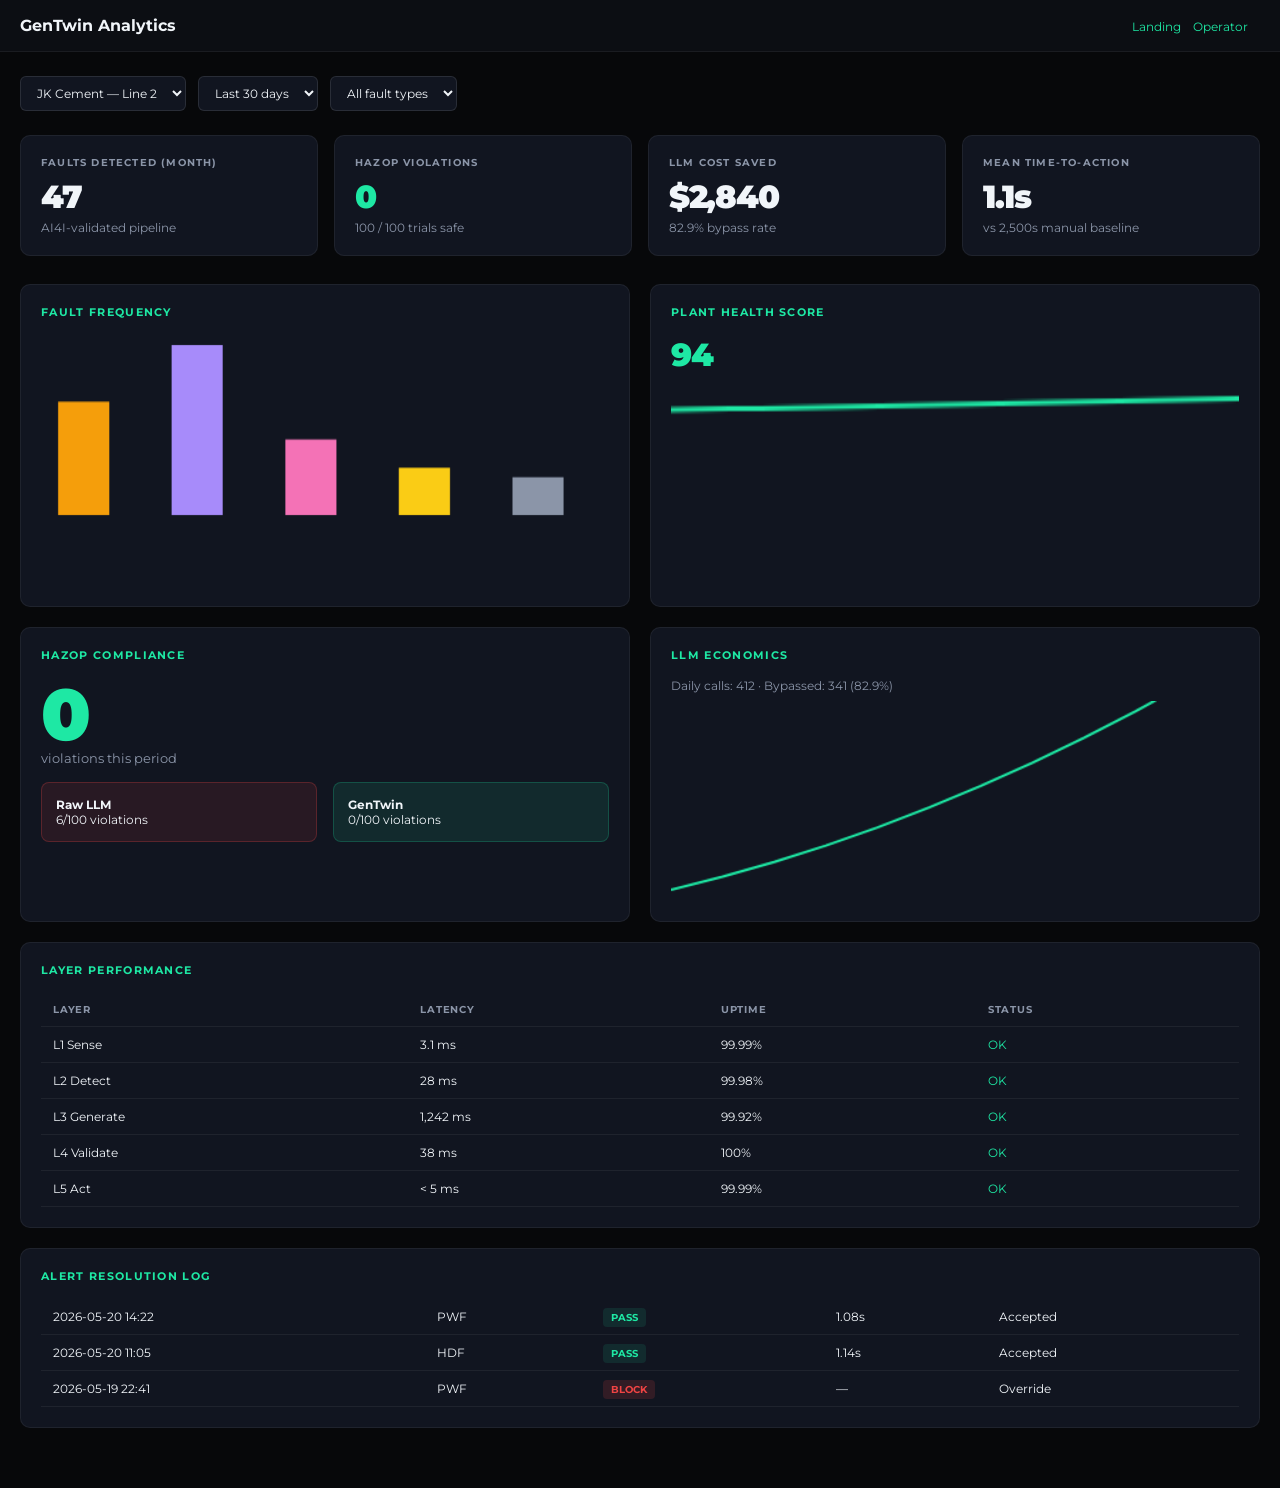
==== analytics.html @ a6434796 "Add GenTwin product suite and Telegram alert backend. Landing, operator, demo, analytics, docs, simu" ====
<!DOCTYPE html>
<html lang="en">
<head>
<meta charset="UTF-8">
<meta name="viewport" content="width=device-width, initial-scale=1.0">
<title>GenTwin Analytics — Admin Dashboard</title>
<link href="https://fonts.googleapis.com/css2?family=Montserrat:wght@400;600;700&display=swap" rel="stylesheet">
<style>
*,*::before,*::after{box-sizing:border-box;margin:0;padding:0}
:root{--bg0:#07080A;--bg1:#0C0E13;--bg2:#111520;--border:rgba(255,255,255,0.06);--border2:rgba(255,255,255,0.10);--accent:#1EE8A4;--adim:rgba(30,232,164,0.10);--warn:#F59E0B;--danger:#EF4444;--t1:#F1F5F9;--t2:#8B95A8;--ta:#1EE8A4;--f:'Montserrat',system-ui,sans-serif}
body{font-family:var(--f);background:var(--bg0);color:var(--t1);min-height:100vh}
a{color:var(--ta);text-decoration:none;font-size:12px;margin-right:12px}
.nav{height:52px;display:flex;align-items:center;justify-content:space-between;padding:0 20px;border-bottom:1px solid var(--border);background:var(--bg1)}
.wrap{max-width:1280px;margin:0 auto;padding:24px 20px 60px}
.filters{display:flex;gap:12px;flex-wrap:wrap;margin-bottom:24px}
.filters select{font-family:var(--f);font-size:12px;padding:8px 12px;background:var(--bg2);border:1px solid var(--border2);border-radius:6px;color:var(--t1)}
.kpi-row{display:grid;grid-template-columns:repeat(auto-fit,minmax(200px,1fr));gap:16px;margin-bottom:28px}
.kpi{background:var(--bg2);border:1px solid var(--border);border-radius:10px;padding:20px}
.kpi-lbl{font-size:10px;font-weight:700;letter-spacing:0.12em;text-transform:uppercase;color:var(--t2)}
.kpi-val{font-size:32px;font-weight:900;letter-spacing:-0.04em;margin:8px 0 4px}
.kpi-sub{font-size:12px;color:var(--t2)}
.kpi.accent .kpi-val{color:var(--ta)}
.grid2{display:grid;grid-template-columns:1fr 1fr;gap:20px;margin-bottom:20px}
@media(max-width:900px){.grid2{grid-template-columns:1fr}}
.card{background:var(--bg2);border:1px solid var(--border);border-radius:10px;padding:20px}
.card-h{font-size:11px;font-weight:700;letter-spacing:0.12em;text-transform:uppercase;color:var(--ta);margin-bottom:16px}
canvas.chart{width:100%;height:200px;display:block}
.hazop-big{font-size:72px;font-weight:900;color:var(--accent);line-height:1}
.compare{display:flex;gap:16px;margin-top:16px}
.compare-box{flex:1;padding:14px;border-radius:8px;font-size:12px}
.compare-box.bad{background:rgba(239,68,68,0.1);border:1px solid rgba(239,68,68,0.25)}
.compare-box.good{background:var(--adim);border:1px solid rgba(30,232,164,0.2)}
table{width:100%;border-collapse:collapse;font-size:12px}
th,td{padding:10px 12px;text-align:left;border-bottom:1px solid var(--border)}
th{font-size:10px;font-weight:700;text-transform:uppercase;color:var(--t2);letter-spacing:0.08em}
.badge{font-size:10px;font-weight:700;padding:3px 8px;border-radius:4px}
.badge.pass{background:var(--adim);color:var(--accent)}
.badge.block{background:rgba(239,68,68,0.15);color:var(--danger)}
</style>
</head>
<body>
<header class="nav"><strong>GenTwin Analytics</strong><div><a href="index.html">Landing</a><a href="operator.html">Operator</a></div></header>
<div class="wrap">
  <div class="filters">
    <select><option>JK Cement — Line 2</option></select>
    <select><option>Last 30 days</option></select>
    <select><option value="">All fault types</option></select>
  </div>
  <div class="kpi-row">
    <div class="kpi"><div class="kpi-lbl">Faults detected (month)</div><div class="kpi-val">47</div><div class="kpi-sub">AI4I-validated pipeline</div></div>
    <div class="kpi accent"><div class="kpi-lbl">HAZOP violations</div><div class="kpi-val">0</div><div class="kpi-sub">100 / 100 trials safe</div></div>
    <div class="kpi"><div class="kpi-lbl">LLM cost saved</div><div class="kpi-val">$2,840</div><div class="kpi-sub">82.9% bypass rate</div></div>
    <div class="kpi"><div class="kpi-lbl">Mean time-to-action</div><div class="kpi-val">1.1s</div><div class="kpi-sub">vs 2,500s manual baseline</div></div>
  </div>
  <div class="grid2">
    <div class="card"><div class="card-h">Fault frequency</div><canvas class="chart" id="faultChart" width="400" height="160"></canvas></div>
    <div class="card"><div class="card-h">Plant health score</div><div class="kpi-val" style="color:var(--accent)">94</div><canvas class="chart" id="healthChart" width="400" height="80" style="margin-top:12px"></canvas></div>
  </div>
  <div class="grid2">
    <div class="card"><div class="card-h">HAZOP compliance</div><div class="hazop-big">0</div><p style="font-size:13px;color:var(--t2);margin-bottom:12px">violations this period</p><div class="compare"><div class="compare-box bad"><strong>Raw LLM</strong><br>6/100 violations</div><div class="compare-box good"><strong>GenTwin</strong><br>0/100 violations</div></div></div>
    <div class="card"><div class="card-h">LLM economics</div><p style="font-size:12px;color:var(--t2);margin-bottom:8px">Daily calls: 412 · Bypassed: 341 (82.9%)</p><canvas class="chart" id="llmChart" width="400" height="160"></canvas></div>
  </div>
  <div class="card" style="margin-bottom:20px"><div class="card-h">Layer performance</div>
    <table><thead><tr><th>Layer</th><th>Latency</th><th>Uptime</th><th>Status</th></tr></thead>
    <tbody>
      <tr><td>L1 Sense</td><td>3.1 ms</td><td>99.99%</td><td style="color:var(--accent)">OK</td></tr>
      <tr><td>L2 Detect</td><td>28 ms</td><td>99.98%</td><td style="color:var(--accent)">OK</td></tr>
      <tr><td>L3 Generate</td><td>1,242 ms</td><td>99.92%</td><td style="color:var(--accent)">OK</td></tr>
      <tr><td>L4 Validate</td><td>38 ms</td><td>100%</td><td style="color:var(--accent)">OK</td></tr>
      <tr><td>L5 Act</td><td>&lt; 5 ms</td><td>99.99%</td><td style="color:var(--accent)">OK</td></tr>
    </tbody></table>
  </div>
  <div class="card"><div class="card-h">Alert resolution log</div>
    <table><tbody>
      <tr><td>2026-05-20 14:22</td><td>PWF</td><td><span class="badge pass">PASS</span></td><td>1.08s</td><td>Accepted</td></tr>
      <tr><td>2026-05-20 11:05</td><td>HDF</td><td><span class="badge pass">PASS</span></td><td>1.14s</td><td>Accepted</td></tr>
      <tr><td>2026-05-19 22:41</td><td>PWF</td><td><span class="badge block">BLOCK</span></td><td>—</td><td>Override</td></tr>
    </tbody></table>
  </div>
</div>
<script>
requestAnimationFrame(function(){
  var faults={HDF:12,PWF:18,OSF:8,TWF:5,RNF:4},colors={HDF:'#F59E0B',PWF:'#A78BFA',OSF:'#F472B6',TWF:'#FACC15',RNF:'#8B95A8'};
  var fc=document.getElementById('faultChart'),fctx=fc.getContext('2d'),keys=Object.keys(faults),max=18,w=fc.width,h=fc.height;
  fctx.fillStyle='#111520';fctx.fillRect(0,0,w,h);
  keys.forEach(function(k,i){var bh=(faults[k]/max)*(h-24),x=i*(w/keys.length)+12;fctx.fillStyle=colors[k];fctx.fillRect(x,h-bh-16,36,bh)});
  var hc=document.getElementById('healthChart'),hctx=hc.getContext('2d');
  hctx.strokeStyle='#1EE8A4';hctx.lineWidth=2;hctx.beginPath();
  for(var i=0;i<20;i++){var x=i/19*hc.width,y=hc.height-(88+i*0.3)/100*hc.height;i?hctx.lineTo(x,y):hctx.moveTo(x,y)}
  hctx.stroke();
  var lc=document.getElementById('llmChart'),lctx=lc.getContext('2d'),cum=0;
  lctx.strokeStyle='#1EE8A4';lctx.lineWidth=2;lctx.beginPath();
  for(var j=0;j<12;j++){cum+=200+j*30;var x=j/11*lc.width,y=lc.height-(cum/3000)*lc.height*0.85;j?lctx.lineTo(x,y):lctx.moveTo(x,y)}
  lctx.stroke();
});
</script>
</body>
</html>
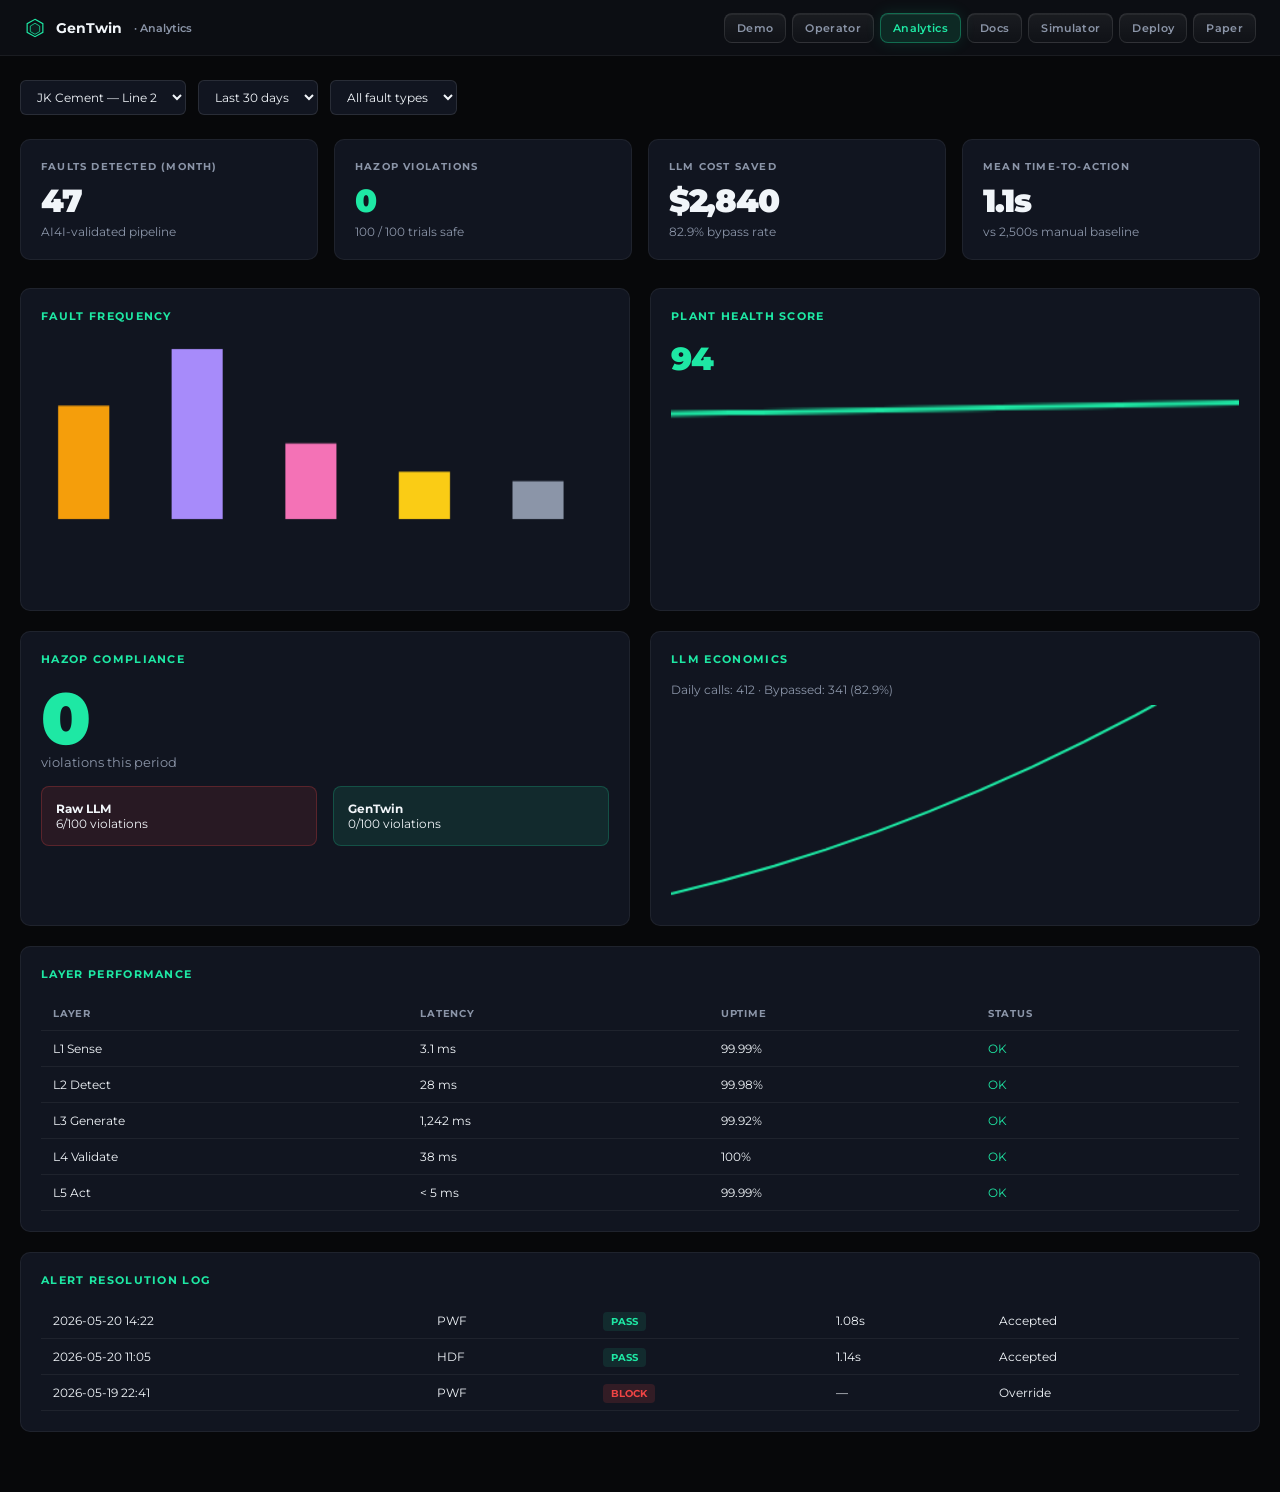
==== commit 5032782b: "Unify site navigation and restore landing-only navbar. Add shared suite nav for app pages, landing s" ====
--- a/analytics.html
+++ b/analytics.html
@@ -5,12 +5,12 @@
 <meta name="viewport" content="width=device-width, initial-scale=1.0">
 <title>GenTwin Analytics — Admin Dashboard</title>
 <link href="https://fonts.googleapis.com/css2?family=Montserrat:wght@400;600;700&display=swap" rel="stylesheet">
+<link rel="stylesheet" href="assets/suite-nav.css">
 <style>
 *,*::before,*::after{box-sizing:border-box;margin:0;padding:0}
 :root{--bg0:#07080A;--bg1:#0C0E13;--bg2:#111520;--border:rgba(255,255,255,0.06);--border2:rgba(255,255,255,0.10);--accent:#1EE8A4;--adim:rgba(30,232,164,0.10);--warn:#F59E0B;--danger:#EF4444;--t1:#F1F5F9;--t2:#8B95A8;--ta:#1EE8A4;--f:'Montserrat',system-ui,sans-serif}
 body{font-family:var(--f);background:var(--bg0);color:var(--t1);min-height:100vh}
-a{color:var(--ta);text-decoration:none;font-size:12px;margin-right:12px}
-.nav{height:52px;display:flex;align-items:center;justify-content:space-between;padding:0 20px;border-bottom:1px solid var(--border);background:var(--bg1)}
+a{color:var(--ta);text-decoration:none}
 .wrap{max-width:1280px;margin:0 auto;padding:24px 20px 60px}
 .filters{display:flex;gap:12px;flex-wrap:wrap;margin-bottom:24px}
 .filters select{font-family:var(--f);font-size:12px;padding:8px 12px;background:var(--bg2);border:1px solid var(--border2);border-radius:6px;color:var(--t1)}
@@ -38,8 +38,9 @@
 .badge.block{background:rgba(239,68,68,0.15);color:var(--danger)}
 </style>
 </head>
-<body>
-<header class="nav"><strong>GenTwin Analytics</strong><div><a href="index.html">Landing</a><a href="operator.html">Operator</a></div></header>
+<body data-suite-page="analytics" data-suite-title="Analytics">
+<div id="suite-nav-mount"></div>
+<script src="assets/suite-nav.js"></script>
 <div class="wrap">
   <div class="filters">
     <select><option>JK Cement — Line 2</option></select>
--- a/assets/suite-nav.css
+++ b/assets/suite-nav.css
@@ -0,0 +1,49 @@
+/* GenTwin product suite — shared top navigation */
+.suite-nav{
+  position:relative;z-index:900;
+  height:56px;flex-shrink:0;
+  display:flex;align-items:center;justify-content:space-between;gap:16px;
+  padding:0 clamp(12px,3vw,24px);
+  background:var(--bg1,#0C0E13);
+  border-bottom:1px solid var(--border,rgba(255,255,255,0.06));
+}
+.suite-nav-brand{
+  display:inline-flex;align-items:center;gap:10px;
+  font-size:14px;font-weight:700;color:var(--t1,#F1F5F9);
+  text-decoration:none;white-space:nowrap;flex-shrink:0;
+}
+.suite-nav-brand:hover{color:var(--t1,#F1F5F9);opacity:0.92}
+.suite-nav-brand svg{flex-shrink:0}
+.suite-nav-brand-sub{font-size:11px;font-weight:600;color:var(--t2,#8B95A8);margin-left:2px}
+.suite-nav-links{
+  display:flex;align-items:center;justify-content:flex-end;
+  gap:6px;flex-wrap:wrap;min-width:0;
+}
+.suite-nav-links a{
+  font-size:11px;font-weight:600;letter-spacing:0.03em;
+  color:var(--t2,#8B95A8);text-decoration:none;
+  padding:7px 12px;border-radius:8px;
+  border:1px solid var(--border2,rgba(255,255,255,0.10));
+  background:linear-gradient(180deg,rgba(255,255,255,0.06) 0%,rgba(255,255,255,0.02) 100%);
+  box-shadow:inset 0 1px 0 rgba(255,255,255,0.06);
+  transition:color 0.15s,border-color 0.15s,background 0.15s,box-shadow 0.15s;
+  white-space:nowrap;
+}
+.suite-nav-links a:hover{
+  color:var(--t1,#F1F5F9);
+  border-color:rgba(255,255,255,0.18);
+  background:rgba(255,255,255,0.08);
+  text-decoration:none;
+}
+.suite-nav-links a.active,
+.suite-nav-links a[aria-current="page"]{
+  color:var(--ta,#1EE8A4);
+  border-color:rgba(30,232,164,0.35);
+  background:rgba(30,232,164,0.12);
+  box-shadow:inset 0 1px 0 rgba(255,255,255,0.08),0 0 16px rgba(30,232,164,0.12);
+}
+@media(max-width:720px){
+  .suite-nav{height:auto;min-height:56px;flex-wrap:wrap;padding:10px 12px}
+  .suite-nav-links{width:100%;justify-content:flex-start;overflow-x:auto;flex-wrap:nowrap;padding-bottom:4px;scrollbar-width:none}
+  .suite-nav-links::-webkit-scrollbar{display:none}
+}
